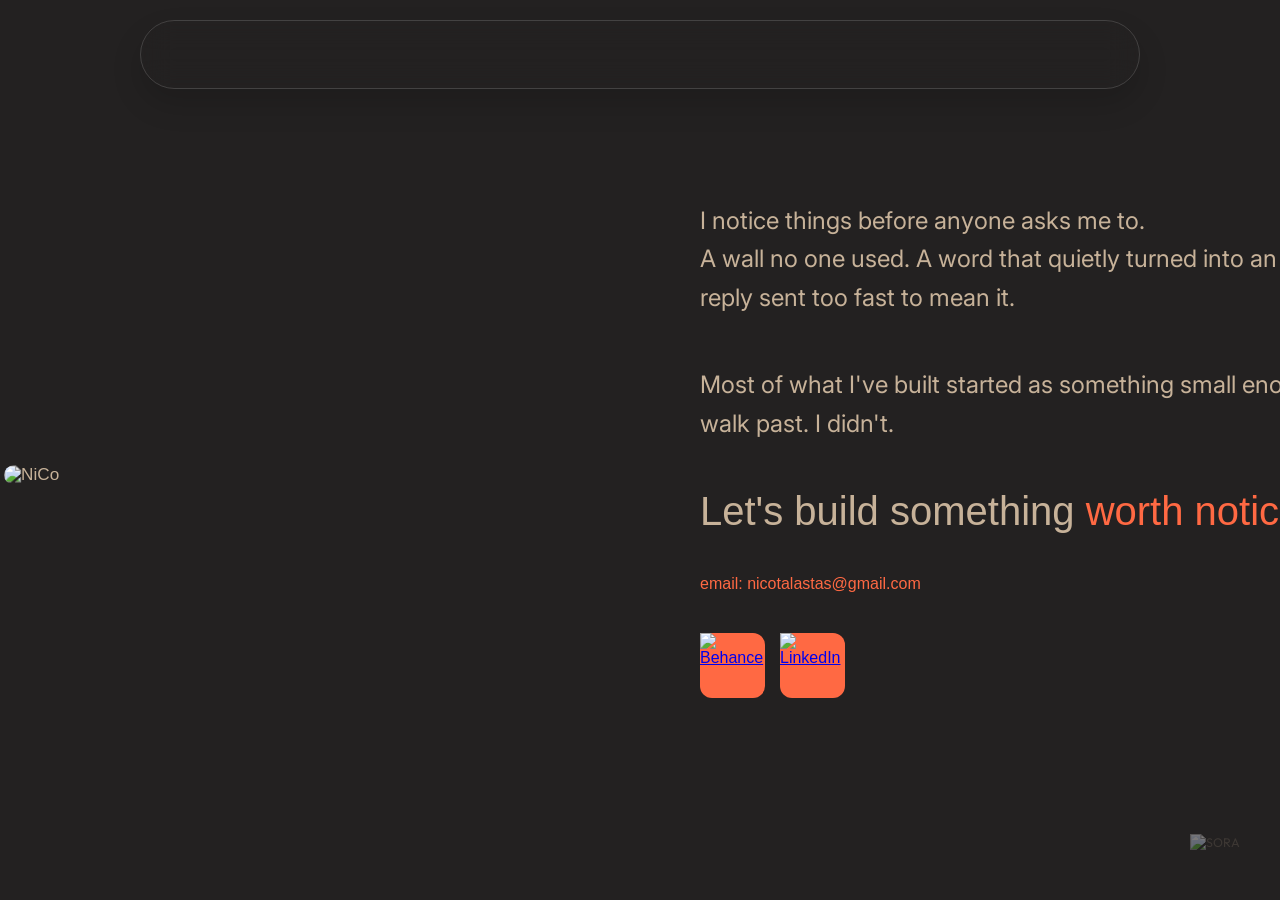
==== contact.html @ 39216c5b "Add files via upload system" ====
<!DOCTYPE html>
<html lang="en">
<head>
    <meta charset="UTF-8">
    <meta name="viewport" content="width=device-width, initial-scale=1.0">
    <title>NiCo - Contact</title>
    
    <!-- Preconnect to Google Fonts -->
    <link rel="preconnect" href="https://fonts.googleapis.com">
    <link rel="preconnect" href="https://fonts.gstatic.com" crossorigin>
    
    <!-- Google Fonts: Inter and Outfit -->
    <link href="https://fonts.googleapis.com/css2?family=Inter:wght@300;400;500&family=Outfit:wght@300;400;600&display=swap" rel="stylesheet">
    
    <link rel="stylesheet" href="style.css?v=42">
</head>
<body id="top" class="contact-page-body">

    <!-- NAVIGATION BAR -->
    <nav class="navbar">
        <div class="nav-content dark-glass">
            <a href="index.html" class="nav-logo-link" aria-label="Homepage"></a>
            <div class="nav-links">
                <a href="works.html" class="nav-btn works-btn"></a>
                <a href="contact.html" class="nav-btn contact-btn active"></a>
            </div>
        </div>
    </nav>

    <!-- MAIN CONTACT CONTENT (Exactly matching Landing Page architecture) -->
    <main class="hero contact-hero">
        
        <!-- Eyes Background System -->
        <div class="eyes-wrapper">
            <div class="eyes-container">
                <!-- Background with transparent holes sits BEHIND the irises -->
                <div class="contact-eyes-overlay"></div>
                <!-- Irises sit ON TOP of the white eye shapes -->
                <div id="contact-irises" class="irises"></div>
            </div>
        </div>

        <div class="contact-wrapper">
            <div class="contact-container">
                <div class="contact-left">
                    <img src="assets/03 CONTACT/3 - contact - image 1.png" alt="NiCo" class="contact-photo">
                </div>
                
                <div class="contact-right">
                    <p class="body-text">
                        I notice things before anyone asks me to.<br>
                        A wall no one used. A word that quietly turned into an insult. A<br>
                        reply sent too fast to mean it.
                    </p>
                    <p class="body-text push-down">
                        Most of what I've built started as something small enough to<br>
                        walk past. I didn't.
                    </p>
                    
                    <h3 class="highlight-headline contact-highlight">
                        Let's build something <span class="highlight">worth noticing.</span>
                    </h3>
                    
                    <p class="contact-email">
                        email: nicotalastas@gmail.com
                    </p>
                    
                    <div class="contact-socials">
                        <a href="https://www.behance.net/nicotalastas" target="_blank" rel="noopener noreferrer" aria-label="Behance" class="social-btn">
                            <img src="assets/03 CONTACT/bxl-behance.png" alt="Behance">
                        </a>
                        <a href="https://www.linkedin.com/in/nicotalastas/" target="_blank" rel="noopener noreferrer" aria-label="LinkedIn" class="social-btn">
                            <img src="assets/03 CONTACT/bxl-linkedin.png" alt="LinkedIn">
                        </a>
                    </div>
                </div>
            </div>
        </div>
    </main>

    <!-- SORA MARK (Bottom Right) -->
    <div class="sora-mark">
        <img src="assets/03 CONTACT/SORA MARK.png" alt="SORA">
    </div>

    <!-- SCRIPT (Handles the tracking irises) -->
    <script src="script.js"></script>
</body>
</html>
---- style.css ----
/* ============================================================
   FONTS
   ============================================================ */
@font-face {
    font-family: 'Figtree';
    src: url('assets/FONTS/static/Figtree-Regular.ttf') format('truetype');
    font-weight: 400;
    font-style: normal;
}
@font-face {
    font-family: 'Figtree';
    src: url('assets/FONTS/static/Figtree-Italic.ttf') format('truetype');
    font-weight: 400;
    font-style: italic;
}

/* ============================================================
   RESET & BASE
   ============================================================ */
:root {
    --text-primary: #C7B299; /* Requested beige color */
    --brand-orange: #FF5A36;
    --bg-dark: #232121;
}

html {
    scroll-behavior: smooth;
}

* { margin: 0; padding: 0; box-sizing: border-box; }

html, body {
    font-family: 'Figtree', sans-serif;
    color: var(--text-primary);
    /* Lock to exactly one screen initially, but allow vertical scroll
       now that we have sections below the landing page. */
    width: 100%;
    overflow-x: hidden;
    background: var(--bg-dark);
}

/* ============================================================
   HERO — fixed full-viewport stage
   ============================================================ */
.hero {
    position: relative;
    height: 100vh;
    overflow: hidden;
    display: flex;
    align-items: center;
    justify-content: center;
    background: var(--bg-dark); /* fills any bars outside the image */
}

/* ============================================================
   BACKGROUND — cover the full viewport, edge to edge, no bars.
   Image is 1728×1117 (ratio 1.547). On 16:9 monitors the image
   fills by width, cropping a little top/bottom — same as every
   CSS background-size:cover website. No bars, no scroll.
   ============================================================ */
.eyes-wrapper {
    position: absolute;
    inset: 0;
    overflow: hidden;
    background: var(--bg-dark);
    z-index: 0;
    pointer-events: none;
}

.eyes-container {
    position: absolute;
    left: 50%;
    top: 50%;
    transform: translate(-50%, -50%);
    /* Mimic background-size: cover while maintaining a strict 16:9 aspect ratio 
       so the absolutely positioned pupils never drift from the background holes! */
    width: 100vw;
    height: 56.25vw;
    min-height: 100vh;
    min-width: 177.77vh;
}

.eyes-overlay {
    position: absolute;
    inset: 0;
    background-image: url('assets/01 HOMEPAGE/HERO/1 - BG/EYES - BG.png');
    background-size: 100% 100%;
    z-index: 1;
}

.irises {
    position: absolute;
    inset: 0;
    z-index: 2;
}

.eyes-mask {
    position: absolute;
    inset: 0;
    background-image: url('assets/01 HOMEPAGE/HERO/1 - BG/EYES - HOLLOW.png');
    background-size: 100% 100%;
    z-index: 3;
}

.iris {
    position: absolute;
    /* Force a perfect circle — aspect-ratio ensures height = width in pixels
       regardless of the container's 16:9 shape. */
    aspect-ratio: 1 / 1;
    background-size: cover;
    background-position: center;
    background-repeat: no-repeat;
    transform-origin: center center;
    will-change: transform;
}

/* ============================================================
   HERO CONTENT — centered on screen, above background
   ============================================================ */
.hero-content {
    position: absolute;
    /* Shift cluster down to match Figma reference — logo near upper area,
       button near lower area, same visual weight as the design. */
    top: 53%; /* Pulled entire block up to match text and button height */
    left: 50%;
    transform: translate(-50%, -50%);
    z-index: 10;
    width: 100%;
    display: flex;
    flex-direction: column;
    align-items: center;
    justify-content: center;
    text-align: center;
    pointer-events: auto;
}

/* Logo: sized by viewport height so it's consistent on all screens */
.hero-logo {
    /* Negative margin pulls tagline up close under the orange letters.
       Logo PNG has ~7.5% transparent bottom, so -12vh accounts for that
       and adds tight visual proximity like the Figma reference. */
    margin-bottom: -10vh; /* Just a tiny nudge from the original -12vh */
    transform: translateY(4vh); /* Pushed logo down individually, removed horizontal nudge */
}

.hero-logo img {
    height: 55vh;
    width: auto;
    max-width: 85vw;
    display: block;
    filter: drop-shadow(0px 15px 25px rgba(0, 0, 0, 0.85));
}

.hero-text {
    margin-bottom: 25px; /* Nudged the button upward to sit closer to the text */
}

.headline {
    font-size: clamp(16px, 2.5vw, 24px); /* Fluid scaling down to mobile */
    color: #C7B299;
    line-height: 1.65;
    font-weight: 400;
    margin-bottom: 12px;
}

.sub-headline {
    font-size: clamp(12px, 1.3vw, 16px);
    color: var(--brand-orange);
    letter-spacing: 0.5px;
}

/* CTA Button */
.cta-button {
    display: block;
    width: clamp(200px, 20vw, 280px); /* Made the Look Again button larger */
    height: clamp(54px, 5.5vw, 75px);
    background-image: url('assets/01 HOMEPAGE/HERO/2 - BTTN/Property 1=bttn - look again - null.png');
    background-size: contain;
    background-position: center;
    background-repeat: no-repeat;
    transition: transform 0.4s cubic-bezier(0.175, 0.885, 0.32, 1.275);
}

.cta-button:hover  { transform: scale(1.1); }
.cta-button:active {
    background-image: url('assets/01 HOMEPAGE/HERO/2 - BTTN/Property 1=bttn - look again - click.png');
    transform: scale(0.95);
}

/* ============================================================
   WORKS SECTIONS
   ============================================================ */
.individual-works {
    background-color: #FFF7F5;
    padding: 100px 8% 35px 15%; /* Increased left padding even further for a thicker margin */
    min-height: 100vh;
    position: relative;
    z-index: 21; /* Elevated z-index so the drop shadow bleeds over the next section */
}

.collaborative-works {
    background-color: #FFF7F5;
    padding: 30px 8% 100px 15%; /* Increased left padding even further for a thicker margin */
    min-height: 100vh;
    position: relative;
    z-index: 20;
}

.works-container {
    max-width: 1400px;
    margin: 0 auto;
    display: flex;
    flex-direction: column;
    gap: 20px; /* Reduced to match the horizontal gap exactly */
}

.works-row {
    display: flex;
    transition: transform 0.4s cubic-bezier(0.25, 0.8, 0.25, 1);
}

.top-row {
    gap: 20px;
    /* align-items defaults to stretch so the text box matches Image 1's height */
}

.reverse-row {
    flex-direction: row-reverse;
}

.bottom-row {
    gap: 20px;
}

/* Text Column */
.works-text {
    flex: 437; /* Exactly matches the 437px width in the reference */
    display: flex;
    flex-direction: column;
    justify-content: center; /* Vertically centers the text within the row */
    align-items: flex-start; /* Flush left alignment matching the desktop design */
    transition: transform 0.4s cubic-bezier(0.25, 0.8, 0.25, 1); /* Ensure smooth nudging */
}

.text-right {
    align-items: flex-end; /* Restored right alignment for desktop */
    text-align: right;
}

.img-1 {
    flex: 1035; /* Exact intrinsic width */
}

.img-2, .img-3 {
    flex: 736; /* Exact intrinsic width */
}

.works-headline {
    font-size: clamp(28px, 4vw, 40px); /* Fluid typography */
    font-weight: 600; /* semi-bold */
    line-height: 1.12; /* 112% */
    color: #232121;
    margin-bottom: 40px;
}

.works-headline .highlight {
    color: #FF6943;
}

.works-subheadline {
    font-size: clamp(16px, 2.5vw, 24px); /* Fluid typography */
    font-weight: 400; /* regular */
    line-height: 1.7; /* 170% */
    color: #232121;
}

/* Gallery Grid Items */
.work-item {
    display: block;
    width: 100%;
    text-decoration: none;
    transition: transform 0.4s cubic-bezier(0.25, 0.8, 0.25, 1);
}

.creative-img {
    width: 100%;
    height: auto;
    border-radius: 12px;
}

.multiple-images {
    display: flex;
    flex-direction: column;
    gap: 24px;
}

.work-item img {
    width: 100%;
    height: auto;
    display: block;
    filter: drop-shadow(0px 15px 30px rgba(0, 0, 0, 0.15)); /* Added elegant drop shadow */
    /* Use scale for the visual 'zoom' effect */
    transition: transform 0.4s cubic-bezier(0.25, 0.8, 0.25, 1), filter 0.4s ease;
    transform-origin: center center;
}

/* 
  Hover Effect: 
  The image scales up slightly for a smooth 'pop' effect.
  The adjacent elements are physically nudged using :has() to prevent overlap.
*/
.work-item:hover img {
    transform: scale(1.03);
    filter: drop-shadow(0px 25px 40px rgba(0, 0, 0, 0.25)); /* Shadow deepens on hover */
}

/* --- DESKTOP NUDGE EFFECTS (Horizontal & Vertical) --- */
@media (min-width: 1025px) {
    /* Nudge Effects for Individual Works (Image 1 is Top Right) */
    .individual-works .works-container:has(.img-1:hover) .bottom-row {
        transform: translateY(15px);
    }
    .individual-works .works-container:has(.img-2:hover) .img-3 {
        transform: translateX(15px);
    }
    .individual-works .works-container:has(.img-3:hover) .img-1 {
        transform: translateY(-15px);
    }
    .individual-works .works-container:has(.img-3:hover) .img-2 {
        transform: translateX(-15px);
    }

    /* Nudge Effects for Collaborative Works (Image 1 is Top Left) */
    .collaborative-works .works-container:has(.img-1:hover) .bottom-row {
        transform: translateY(15px);
    }
    .collaborative-works .works-container:has(.img-2:hover) .img-3 {
        transform: translateX(15px);
    }
    .collaborative-works .works-container:has(.img-2:hover) .img-1 {
        transform: translateY(-15px);
    }
    .collaborative-works .works-container:has(.img-3:hover) .img-2 {
        transform: translateX(-15px);
    }
}

/* ============================================================
   NAVIGATION — fixed pill navbar
   ============================================================ */
.navbar {
    position: fixed;
    top: 20px;
    left: 0;
    width: 100%;
    z-index: 1000;
    display: flex;
    justify-content: center;
    padding: 0 40px;
}

.nav-content {
    position: relative;
    width: 100%;
    max-width: 1000px;
    aspect-ratio: 1608 / 111;
    border-radius: 60px;
    background-color: transparent;
    backdrop-filter: blur(15px); /* Global glass blur effect, always active */
    -webkit-backdrop-filter: blur(15px);
    box-shadow: 0px 15px 30px rgba(0, 0, 0, 0.15);
    border: 1px solid rgba(255, 255, 255, 0.15);
    transition: background-color 0.4s ease, border-color 0.4s ease;
    z-index: 100;
}

.nav-content::before {
    content: "";
    position: absolute;
    top: 0; left: 0; width: 100%; height: 100%;
    background-image: url('assets/04 - NAVIGATION/Navigation bar - bg.png');
    background-size: 100% 100%;
    background-repeat: no-repeat;
    background-position: center;
    border-radius: inherit;
    transition: opacity 0.4s ease;
    z-index: 0;
}

.nav-content.dark-glass {
    background-color: rgba(35, 33, 33, 0.7); /* Dark enough for contrast, transparent enough for glass */
    border-color: rgba(255, 255, 255, 0.05); /* Very faint glass edge */
    backdrop-filter: blur(15px); /* Actual glass blur effect */
    -webkit-backdrop-filter: blur(15px);
    box-shadow: 0 8px 32px 0 rgba(0, 0, 0, 0.2);
}

.nav-content.dark-glass::before {
    opacity: 0; /* Smoothly fades out the whitish image background */
}

.nav-logo-link {
    position: absolute;
    left: 4.22885%;
    top: 26.126%;
    transform: none;
    width: 4.60199%;
    height: 52.2522%;
    display: block;
    background-image: url('assets/04 - NAVIGATION/bttn - homepage.png');
    background-size: 100% 100%;
    background-repeat: no-repeat;
    background-position: center;
    transition: transform 0.2s ease;
    transform-origin: center center;
    z-index: 1; /* Ensures it sits above the ::before pseudo-element */
}
.nav-logo-link:hover { transform: scale(1.05); }

.nav-links {
    position: absolute;
    right: 4.5%;
    top: 50%;
    transform: translateY(-50%);
    display: flex;
    gap: 1vw; /* Space between buttons */
    height: 38%;
    z-index: 1; /* Ensures links sit above the ::before pseudo-element */
}

.nav-btn {
    display: inline-block;
    height: clamp(18px, 2.55vw, 30px);
    background-size: contain;
    background-position: center;
    background-repeat: no-repeat;
    transition: transform 0.2s ease;
}

.works-btn {
    width: calc(clamp(18px, 2.55vw, 30px) * 3.366);
    background-image: url('assets/04 - NAVIGATION/bttn - works - null.png');
}
.works-btn:hover  { transform: scale(1.05); }
.works-btn:active, .works-btn.active { background-image: url('assets/04 - NAVIGATION/bttn - works - click.png'); }

.contact-btn {
    width: calc(clamp(18px, 2.55vw, 30px) * 4.293);
    background-image: url('assets/04 - NAVIGATION/bttn - contact - null.png');
}
.contact-btn:hover  { transform: scale(1.05); }
.contact-btn:active, .contact-btn.active { background-image: url('assets/04 - NAVIGATION/bttn - contact - click.png'); }

/* ============================================================
   FOOTER
   ============================================================ */
.footer {
    background-color: #232121;
    position: relative;
    display: flex;
    justify-content: center;
    align-items: center;
    padding: 60px 40px; /* Reduced vertical padding for a sensible leeway */
    z-index: 10;
}

.footer-content {
    display: flex;
    align-items: center;
    gap: 20px; /* Logo almost touching text */
    justify-content: center;
}

.footer-logo img {
    width: clamp(180px, 25vw, 330px); /* Made the logo significantly bigger but scales fluidly */
    height: auto;
    transition: transform 0.4s ease;
}
.footer-logo:hover img {
    transform: scale(1.05);
}

.footer-text-block {
    display: flex;
    flex-direction: column;
    align-items: flex-start;
    gap: 30px; /* Increased gap so the button is lower from the text */
    width: 100%;
    max-width: 717px; /* Responsive: allows the block to shrink on smaller screens */
    transform: translateY(-5px); /* Lowered back down slightly */
}

.footer-text {
    font-size: clamp(20px, 3vw, 30px); /* Shrunk down from 40px, now fluidly scales */
    font-weight: 400;
    line-height: 1.5;
    color: #C7B299; /* Muted tan color, except for highlight */
}

.footer-text .highlight {
    color: #FF6943;
    font-weight: 600;
}

.footer-btn {
    display: inline-block;
    width: 221px; /* Scaled up by 30% (from 170px) */
    height: 52px; /* Scaled up by 30% (from 40px) */
    background-image: url('assets/05 - FOOTER/bttn - tell me what - null.png');
    background-size: contain;
    background-repeat: no-repeat;
    background-position: left center;
    transition: transform 0.2s ease, background-image 0.2s ease;
}

.footer-btn:hover {
    background-image: url('assets/05 - FOOTER/bttn - tell me what - hover.png');
    transform: scale(1.05);
}

.footer-btn:active {
    background-image: url('assets/05 - FOOTER/bttn - tell me what - click.png');
    transform: scale(0.95);
}

.footer-credits {
    position: absolute;
    bottom: 30px;
    right: 40px;
    display: flex;
    align-items: center;
    gap: 10px;
    font-size: 14px;
    color: rgba(255, 255, 255, 0.3);
}

.sora-logo {
    height: 48px; /* Doubled in size to be a prominent standalone mark */
    opacity: 0.8; /* Increased visibility */
}

/* ============================================================
   RESPONSIVE
   ============================================================ */
@media (max-width: 1024px) {
    .navbar { padding: 0 20px; }

    .hero-logo img {
        height: 35vh;
        max-width: 85vw;
    }
    .hero-logo { 
        margin-bottom: 20px; /* Give it breathing room instead of pulling text up */
        transform: translateY(0); /* Reset the downward offset */
    }
    .headline  { font-size: 15px; }

    /* Hide manual line breaks on mobile so text flows naturally as a single continuous block */
    .headline br, .works-headline br, .works-subheadline br {
        display: none;
    }

    /* Works Section Mobile Stacking */
    .works-row {
        flex-direction: column !important;
        gap: 20px;
    }
    .works-text, .works-text.text-right {
        align-items: flex-start; /* Force left alignment on mobile */
        text-align: left;
        margin-bottom: 20px;
    }

    /* --- MOBILE NUDGE EFFECTS (Strictly Vertical) --- */
    /* When img-1 hovers, push everything below it DOWN and text above it UP */
    .works-container:has(.img-1:hover) .img-2,
    .works-container:has(.img-1:hover) .img-3 {
        transform: translateY(15px);
    }
    .works-container:has(.img-1:hover) .works-text {
        transform: translateY(-15px);
    }

    /* When img-2 hovers, push img-3 DOWN and img-1/text UP */
    .works-container:has(.img-2:hover) .img-3 {
        transform: translateY(15px);
    }
    .works-container:has(.img-2:hover) .img-1,
    .works-container:has(.img-2:hover) .works-text {
        transform: translateY(-15px);
    }

    /* When img-3 hovers, push everything above it UP */
    .works-container:has(.img-3:hover) .img-2,
    .works-container:has(.img-3:hover) .img-1,
    .works-container:has(.img-3:hover) .works-text {
        transform: translateY(-15px);
    }

    /* Footer Mobile Stacking */
    .footer {
        flex-direction: column;
    }
    .footer-content {
        flex-direction: column;
        text-align: center;
        gap: 30px;
    }
    .footer-text-block {
        align-items: center;
        transform: translateY(0);
    }
    .footer-text {
        text-align: center;
    }
    /* Force the credits to drop below the button naturally on mobile */
    .footer-credits {
        position: static;
        margin-top: 20px;
        justify-content: center;
    }
    }
}

html:has(body.works-page-body) {
    background-color: #FFF7F5 !important; /* Matches index.html Section 2 & 3 */
}
body.works-page-body {
    background-color: #FFF7F5 !important; /* Matches index.html Section 2 & 3 */
}

.works-accordion-container {
    max-width: 95%; /* Reverted to 95% since margin requests were specifically for the text */
    margin: 0 auto;
    padding: 110px 0 100px; /* Removed side padding since max-width naturally handles the edge gap */
    display: flex;
    flex-direction: column;
    gap: 95px; /* Added 75px more spacing between all sections */
}

/* ── UTILITY CLASSES ── */
.mobile-only {
    display: none !important;
}
.desktop-only {
    display: block !important;
}

/* ── Card base ── */
.works-accordion-item {
    border-radius: 20px;
    overflow: hidden;
    transition: background-color 0.4s ease;
}
.works-accordion-item.is-open {
    overflow: hidden; /* Restored so the background image is perfectly cropped at the edge of the colored container! */
}

.beige-bg     { background-color: #EFE7DF; color: #232121; }
.dark-bg      { background-color: #2A2A2A; color: #F4EFEB; }
.dark-blue-bg { background-color: #1E2135; color: #F4EFEB; }
.text-light   { color: #F4EFEB !important; }
.text-c7b299  { color: #C7B299 !important; }
.text-232121  { color: #232121 !important; }

.accordion-inner {
    display: flex;
    flex-direction: column;
}

/* ── CLOSED STATE ── */
.accordion-header {
    display: flex;
    align-items: stretch;
    height: 390px; /* Fixed height matching 'How to Fumble' */
    position: relative;
    z-index: 1; /* Lower z-index so waving poster can sit behind the open content's flat poster */
    cursor: pointer;
}

.header-text-content {
    flex: 1;
    position: relative;
    z-index: 3; /* Keep text on top of everything */
    padding: 51px 44px 36px 80px; /* Top padding increased by 15px, Left padding increased to 80px to push content right per user request */
    display: flex;
    flex-direction: column;
    justify-content: flex-start; /* Push text higher to leave space at the bottom for the read-more button */
}

/* Allow all desktop text columns to expand fully without wrapping and hiding the Read More button! */
@media (min-width: 992px) {
    .header-text-content {
        flex: 2.2; 
    }
}

.accordion-title {
    font-size: clamp(28px, 4vw, 40px); /* Matches 'Here's where the noticing led' */
    font-weight: 600;
    line-height: 1.12;
    margin-bottom: 24px; /* Increased spacing */
    color: #F8F5F2; /* Kept default color */
}

.body-text {
    font-family: 'Inter', sans-serif;
    font-size: 16px;
    font-weight: 300;
    line-height: 1.6;
    margin-bottom: 25px;
    color: #C7B299; /* Requested beige color */
}

.push-down {
    margin-top: 25px;
}

.accordion-subtitle {
    color: #FF6943;
    font-size: clamp(12px, 1.3vw, 16px); /* Matches 'Visual Comm | Multimedia Designer' */
    font-weight: 400;
    line-height: 1.7;
    margin-bottom: 32px; /* Increased spacing significantly */
    letter-spacing: 0.5px;
}

.accordion-preview-desc {
    font-size: clamp(16px, 2.5vw, 24px); /* Matches 'Three problems I sat with...' */
    font-weight: 400;
    line-height: 1.55;
    margin-bottom: 48px; /* Massive gap above the read more button */
    max-width: 100%; /* Give it full width so manual <br> tags control the breaks */
}

/* ── Read More button ── */
.read-more-btn {
    z-index: 4;
    width: 240px; /* Scaled up to match the wide Figma button */
    height: 57px; /* Scaled up */
    min-width: 240px; /* Guarantee it doesn't shrink! */
    min-height: 57px;
    flex-shrink: 0;
    background-image: url('assets/02\ WORKS/bttn\ -\ Read\ more\ -\ null.png');
    background-size: contain;
    background-repeat: no-repeat;
    background-position: left center;
    border: none;
    background-color: transparent;
    cursor: pointer;
    transition: transform 0.2s ease, background-image 0.2s ease;
}
.read-more-btn:hover {
    background-image: url('assets/02\ WORKS/bttn\ -\ Read\ more\ -\ hover.png');
    transform: scale(1.05);
}
.read-more-btn:active {
    background-image: url('assets/02\ WORKS/bttn\ -\ Read\ more\ -\ click.png');
    transform: scale(0.95);
}

/* ── Waving poster (bg image) column ── */
.header-image-preview {
    flex: 1.2;
    position: relative;
    overflow: visible; /* Let the image hang beyond the card */
    z-index: 2; /* Put waving poster on top of flat poster */
}

.preview-bg-image {
    position: absolute;
    top: 5%; /* Drop it down so the red pin actually hits the creative 1 poster */
    left: -35%;
    width: 140%; /* Modestly larger than v80 to ensure overlap */
    height: 400%;
    background-size: 100% auto;
    background-repeat: no-repeat;
    background-position: left top;
    pointer-events: none;
}

.placeholder-preview {
    background-color: rgba(0,0,0,0.1);
}

/* ── Standard background images for Sections 2-6 ── */
.standard-bg-preview {
    position: absolute;
    top: 0;
    left: -100%; /* Pull it across the text column */
    width: 200%; /* Span the entire accordion header */
    height: 100%;
    background-size: auto 100%; /* Prevents cropping from the top/bottom */
    background-position: right center;
    background-repeat: no-repeat;
    pointer-events: none;
}

/* Specific adjustment for Section 1 (How to Fumble) */
#how-to-fumble .accordion-title,
#how-to-fumble .accordion-preview-desc,
#how-to-fumble .body-text,
#how-to-fumble .highlight-headline {
    color: #232121 !important;
}

#how-to-fumble .accordion-title {
    font-weight: 600;
    line-height: 1.12;
}

#how-to-fumble .accordion-subtitle {
    color: #FF6943 !important;
    font-weight: 400;
    line-height: 1.7;
}

#how-to-fumble .accordion-preview-desc,
#how-to-fumble .body-text {
    font-weight: 400;
    line-height: 1.12;
}

#how-to-fumble .highlight-headline {
    font-weight: 600;
    line-height: 1.12;
}

#how-to-fumble .highlight {
    color: #FF6943 !important;
}

/* Specific adjustment for Section 4 (BaHanda) Typography */
#bahanda .accordion-title,
#bahanda .accordion-preview-desc,
#bahanda .body-text,
#bahanda .highlight-headline {
    color: #232121 !important;
}

#bahanda .accordion-title {
    font-weight: 600;
    line-height: 1.12;
}

#bahanda .accordion-subtitle {
    color: #FF6943 !important;
    font-weight: 400;
    line-height: 1.7;
}

#bahanda .accordion-preview-desc,
#bahanda .body-text {
    font-weight: 400;
    line-height: 1.12;
}

#bahanda .highlight-headline {
    font-weight: 600;
    line-height: 1.12;
}

#bahanda .highlight {
    color: #FF6943 !important;
}
#how-to-fumble .accordion-header {
    height: 415px; /* Increased by another 15px (total 25px increase from the global 390px height) */
}
#how-to-fumble .accordion-preview-desc {
    margin-bottom: 38px !important; /* Moved the 'Read more' button UP by 5px (from 43px to 38px) */
}
@media (min-width: 992px) {
    #how-to-fumble .preview-bg-image {
        width: 210% !important; /* Scaled down by 15% (from 225% to 210%) */
        left: calc(-35% - 435px) !important; /* Moved right by another 45px (total -435px from standard) */
        top: calc(5% - 60px) !important; /* Moved down by 30px (total -60px from standard) */
    }
}
/* Allow the image to bleed out if it needs to */
#how-to-fumble.works-accordion-item.is-open {
    overflow: visible !important;
}

/* Specific adjustment for Section 2 (Siksikan) */
#siksikan .accordion-header {
    height: 435px; /* Increased by 30px from 405px per user request */
}
#siksikan .accordion-preview-desc {
    margin-bottom: 43px !important; /* Move the 'Read more' button UP by 5px (from 48px to 43px) */
}
#siksikan .standard-bg-preview {
    background-size: auto 100%; /* Image exactly fills its container */
    background-position: right top;
    background-repeat: no-repeat;
    height: 240%; /* Make the div exactly 240% of the header height (+20% size as requested) */
    position: relative;
    top: -364px; /* Shift the div UP by exactly half the extra height to perfectly simulate 'center' alignment! (1248px - 520px) / 2 = 364px */
    pointer-events: none;
}

/* Specific adjustment for Section 4 (Bahanda) */
#bahanda .accordion-header {
    height: 345px; /* Reduced by 25px from 370px per user request */
}
#bahanda .accordion-preview-desc {
    margin-bottom: 41px !important; /* Pushed the button down by exactly 25px (from 16px to 41px) */
}
#bahanda .standard-bg-preview {
    background-size: auto 100%;
    background-position: right calc(50% - 15px); /* Moved down by 10px from -25px */
    height: 169%; /* 370px * 1.69 = 625px. Keeps the image the exact same physical size as 160% on 390px! */
}


/* Force the image container to span the entire accordion width, so the massive image isn't clipped by the flex column boundary! */
#bahanda .header-image-preview {
    position: absolute;
    left: 0;
    top: 0;
    width: 100%;
    height: 100%;
    z-index: 1; /* Sits behind the text (z-index: 3) */
    pointer-events: none; /* Prevents the massive image container from stealing clicks from the Read More button! */
}

/* Let the massive background image burst out of the container bounds when opened, instead of being chopped off by the box edge! */
#bahanda.works-accordion-item.is-open {
    overflow: visible !important;
}

/* Specific adjustment for Section 5 (Nestly) */
#nestly .standard-bg-preview {
    background-size: 80% auto; /* Scaled down 10% more per user request */
    background-position: right top; /* Pinned to top right */
    background-repeat: no-repeat;
    height: 300%; /* The missing key! Makes the div massively tall so the image can hang down invisibly, revealing itself smoothly when opened! */
}


/* Specific adjustment for Section 6 (Customer ID) */
#customer-id {
    background-color: #232121 !important;
}
#customer-id .accordion-header {
    height: 410px; /* Increased by 20px from the global 390px per user request */
}
#customer-id .accordion-preview-desc {
    margin-bottom: 33px !important; /* Move 'Read more' button DOWN by 20px (from 13px to 33px) */
}
#customer-id .standard-bg-preview {
    background-size: auto 100%; 
    background-position: right top;
    background-repeat: no-repeat;
    height: 126%; /* Scaled back down by another 10% (from 136% to 126%) per user request */
    position: relative;
    pointer-events: none;
    z-index: 1; 
}
#customer-id .customer-image-grid img {
    filter: drop-shadow(0 12px 30px rgba(0,0,0,0.2));
}

/* Specific adjustment for Section 3 (Magic) */
#magic .accordion-header {
    height: 460px; /* Increased by 15px from 445px per user request */
}

#magic {
    background-color: #232121 !important;
}

#magic .accordion-preview-desc {
    margin-bottom: 37px !important; /* Pushed the button down by exactly 25px (from 12px to 37px) */
}

#magic .header-text-content {
    padding-bottom: 12px !important; /* Reduce bottom padding to give the button even more room! */
}

#magic .standard-bg-preview {
    background-size: auto 100%; /* Image fills container */
    background-position: calc(100% + 15px) top; /* Shifted slightly to the RIGHT to hide the baked-in image gap on the right edge */
    background-repeat: no-repeat;
    height: 216%; /* 460px * 2.16 = 993px. Keeps the image the exact same physical size! */
    position: relative;
    top: 25px; /* Moved DOWN by another 50px (was -25px, now +25px)! */
    pointer-events: none;
    z-index: 1; /* Ensure it stays behind the text */
}

/* Force the image container to span the entire accordion width, so the massive image isn't clipped by the flex column boundary! */
#magic .header-image-preview {
    position: absolute;
    left: 0;
    top: 0;
    width: 100%;
    height: 100%;
    z-index: 1; /* Sits behind the text (z-index: 3) */
}

/* ── OPEN STATE ── */
.accordion-content {
    display: grid;
    grid-template-rows: 0fr;
    transition: grid-template-rows 0.6s cubic-bezier(0.25, 1, 0.5, 1);
    /* z-index 2 so accordion content sits ABOVE the header (letting creative 1 sit on top of the waving poster) */
    position: relative;
    z-index: 2;
}
.works-accordion-item.is-open .accordion-content {
    grid-template-rows: 1fr;
}

.accordion-content-inner {
    min-height: 0;
    overflow: hidden;
    display: flex;
    flex-direction: column;
    padding: 0 44px 0 80px; /* Thicker left margin */
    filter: blur(10px);
    opacity: 0;
    transition: padding 0.6s cubic-bezier(0.25, 1, 0.5, 1), filter 0.3s ease, opacity 0.3s ease;
}
.works-accordion-item.is-open .accordion-content-inner {
    padding: 24px 44px 51px 80px; /* Thicker left margin, bottom padding increased by 15px */
    filter: blur(0px);
    opacity: 1;
    overflow: visible; /* Allow images to overlap the header when fully opened */
    transition: padding 0.6s cubic-bezier(0.25, 1, 0.5, 1), filter 0.6s cubic-bezier(0.25, 1, 0.5, 1), opacity 0.6s cubic-bezier(0.25, 1, 0.5, 1);
}

/* Two-column area: flat poster (left) + body text (right) */
.split-content {
    display: flex;
    gap: 32px;
    width: 100%;
    align-items: stretch; /* Both columns same height so creative-img bottom aligns with text bottom */
}

.left-col {
    flex: 0 0 55%;
    position: relative;
    z-index: 1; /* Put flat poster behind the waving poster */
    display: flex;
    flex-direction: column;
}

.right-col {
    flex: 1;
    display: flex;
    flex-direction: column;
    align-items: flex-end;
    justify-content: flex-end; /* Align to bottom so we can precisely control the offset */
    text-align: right;
    padding-top: 0;
    padding-right: 15px; /* Shoved left by 15px per user request */
}

/* Let the text fill the column, and use a small positive margin to lift the last line above the drop shadow */
.right-col p.body-text {
    width: 100%;
    margin: 0; /* Remove default margins so we can control them precisely */
    white-space: nowrap; /* Force exactly the <br> line breaks! */
}

.right-col p.body-text:last-of-type {
    margin-bottom: 250px; /* Applies the massive push ONLY to the bottom of the entire text block */
}

.how-to-fumble-p1 {
    transform: translateY(-130px); /* Moved up by another 65px (total -130px) */
}
.how-to-fumble-p2 {
    transform: translateY(-45px); /* Left as is */
}
.how-to-fumble-p3 {
    transform: translateY(35px); /* Moved DOWN by 35px */
}

.creative-img {
    width: 115%; /* Scaled down by 5% (from 120% to 115%) per user request */
    flex: 1;              /* Grow to fill the left-col height */
    min-height: 0;
    object-fit: contain;  /* Maintain aspect ratio, no cropping */
    object-position: top left; /* Anchor top-left so bottom aligns with right column */
    display: block;
    filter: drop-shadow(0 12px 30px rgba(0,0,0,0.2));
    transform: none; /* Reset transform to align with the native 40px offset */
}

.body-text {
    font-size: clamp(16px, 2.5vw, 24px); /* Matches 'Three problems I sat with...' */
    font-weight: 400;
    line-height: 1.55;
    margin-bottom: 20px;
    max-width: 100%; /* Removed hard constraint so explicit <br> tags control the layout entirely */
}

.full-width-content {
    width: 100%;
    margin-top: 15px; /* Decreased by another 35px to move the text and button UP per user request */
    display: flex;
    align-items: flex-end;       /* align headline and close btn to the same bottom baseline */
    justify-content: space-between;
    gap: 20px;
}

.highlight-headline {
    font-size: clamp(28px, 4vw, 40px); /* Matched to 'How to fumble' */
    font-weight: 600;
    line-height: 1.2;
    text-align: left;
    transform: none; /* Reset transform to perfectly match the 40px native offset */
    padding-left: 15px; /* Shoved right by 15px per user request */
}

.highlight-headline .highlight,
.body-text .highlight {
    color: #FF6943;
}

.close-indicator-wrapper {
    width: 100%;
    display: flex;
    justify-content: flex-end;
    margin-top: 30px;
    padding-right: 15px; /* Shoved left by 15px per user request */
}

.close-section-btn {
    background: none;
    border: none;
    cursor: pointer;
    transition: transform 0.3s ease;
    padding: 0;
    flex-shrink: 0; /* Don't let the button get squished */
}
.close-section-btn img {
    width: 92px;  /* Scaled up by 15% across all sections */
    height: auto;
    display: block;
}
.close-section-btn:hover {
    transform: translateY(-4px);
}

/* --- MEDIA QUERIES --- */
@media (max-width: 991px) {
    .desktop-only {
        display: none !important;
    }
    
    .mobile-only {
        display: block !important;
    }

    .accordion-header {
        height: 520px; /* Matched to 'How to Fumble' mobile height */
    }

    .header-text-content {
        justify-content: center; /* Preserve centered alignment on mobile */
    }

    .read-more-btn {
        position: absolute;
        bottom: 24px;
        left: 20px; /* Match mobile padding */
    }

    #siksikan .standard-bg-preview {
        background-size: auto 100%; /* Reset sizing for mobile */
        background-position: right center;
    }

    /* Light page bg on mobile matches the reference */
    body.works-page-body {
        background-color: #FFF7F5 !important;
    }
}

/* ── MOBILE ── */
@media (max-width: 768px) {

    .mobile-only {
        display: block !important;
    }
    .desktop-only {
        display: none !important;
    }

    /* Light page bg on mobile matches the reference */
    body.works-page-body {
        background-color: #FFF7F5 !important;
    }

    .works-accordion-container {
        max-width: 95%; /* Revert to the original mobile width to insulate from desktop margin tweaks */
        padding: 90px 8px 120px; /* Increased bottom padding significantly per user request */
        gap: 12px;
    }

    /* ── Closed card header ── */
    .accordion-header {
        min-height: 340px; /* Increased to make the mobile container more square-like */
        padding-left: 24px; /* Nudge everything to the right */
    }

    .header-text-content {
        flex: 1.4;
        padding: 24px 16px 20px 16px;
    }

    .accordion-title {
        margin-bottom: 12px; /* Increased spacing */
    }

    .accordion-subtitle {
        font-size: 9.5px; /* Shrunk on mobile per user request */
        margin-bottom: 24px; /* Increased spacing significantly */
    }

    .accordion-preview-desc {
        line-height: 1.5;
        margin-bottom: 24px; /* Increased spacing */
        max-width: 100%;
    }

    .read-more-btn {
        width: 170px; /* Exact width of the 'tell me what' footer button */
        height: 40px; /* Exact height of the 'tell me what' footer button */
    }

    .header-image-preview {
        flex: 1;
        margin-left: 32px; /* Nudge preview images further to the right */
    }

    /* Mobile bg image: use a massive scale to match desktop proportions for BOTH opened and closed states. 
       This ensures the poster looks the same and is just revealed when the card expands. */
    .preview-bg-image {
        top: -35%;
        left: -115%; /* (100% - 330%) / 2 */
        width: 330%;
        height: 900%;
        background-size: 100% auto;
        background-position: left top;
    }

    /* Keep mask on container when open so the right side of the image gets cropped */
    .works-accordion-item.is-open {
        overflow: hidden;
    }

    /* ── Open state ── */
    .accordion-content-inner {
        padding: 0 16px; /* Reduced side padding to give text more width */
    }
    .works-accordion-item.is-open .accordion-content-inner {
        padding: 24px 16px 48px; /* Reduced side padding */
    }

    .split-content {
        flex-direction: column;
        gap: 16px;
    }

    .left-col {
        flex: none;
        width: 100%;
        display: flex;
        justify-content: center; /* Center the creative image */
    }

    .creative-img {
        width: 90%; /* Made bigger per user request, but keeps some breathing room */
        flex: none;
        height: auto;
        display: block;
        margin: 0 0 0 24px; /* Perfectly aligns with the start of 'How to fumble' */
        transform: none; /* Removed the nudge to align perfectly with texts */
        object-fit: unset;
        object-position: unset;
    }

    /* Right col: block display to allow auto margins to center fit-content children */
    .right-col {
        flex: none;
        width: 100%;
        display: block;
        padding-top: 0;
    }

    .mobile-centered-right-text-container {
        text-align: right; /* Restored right alignment per user request */
        width: 100%; /* Take full width */
        margin: 0; /* Removed center margins */
        transform: none; /* Removed the offset */
    }

    .body-text {
        max-width: 100%;
    }

    .mobile-centered-right-text-container .body-text {
        text-align: inherit;
        width: 100%;
        max-width: none;
    }

    /* Full-width row: flex context to put headline left and button right */
    .full-width-content {
        display: flex;
        justify-content: space-between;
        align-items: flex-end;
        width: 100%;
        margin-top: 24px;
    }

    .highlight-headline {
        line-height: 1.25;
        text-align: left; /* Flush left edge */
        width: 100%; /* Take full width */
        margin: 0 0 0 24px; /* Perfectly aligns with the start of 'How to fumble' */
        transform: none; /* Reset the desktop transform so it doesn't push off-screen */
    }

    .close-section-btn {
        position: static; /* Let it sit in the flex container naturally */
        transform: translateY(24px); /* Pushed downwards so the arrow tip aligns with the 'communication anyway' text line */
    }

    .close-section-btn img {
        width: 83px; /* Scaled up by 15% on mobile */
    }

    /* ── BaHanda & Nestly: stack the two-column rows on mobile instead of squishing them ── */
    .bahanda-row,
    .nestly-row {
        flex-direction: column !important;
        gap: 24px;
    }

    .bahanda-row.align-bottom {
        align-items: center !important;
    }

    .bahanda-col-left,
    .bahanda-col-right,
    .nestly-col-left,
    .nestly-col-right {
        width: 100%;
        align-items: center !important;
    }

    .bahanda-img-1 {
        margin: 0 auto 24px !important;
    }

    .bahanda-img-2 {
        margin: 0 auto !important;
        max-width: 260px !important;
    }

    .bahanda-img-3 {
        width: 100% !important;
        max-width: 100% !important;
        margin-left: 0 !important;
    }

    .bahanda-col-right.row-3-right {
        flex-direction: row !important;
        justify-content: center !important;
        gap: 24px;
    }

    #nestly .nestly-col-right {
        position: relative;
        min-height: 340px;
        margin-top: 16px;
    }

    #nestly .nestly-img-2 {
        position: static !important;
        width: 100% !important;
        height: auto !important;
        max-width: 320px;
        display: block;
        margin: 0 auto;
    }

    #nestly .close-section-btn {
        position: static !important;
        margin: 24px auto 0;
    }
}

.siksikan-layout {
    display: flex;
    flex-direction: column;
}
.works-accordion-item.is-open .siksikan-layout {
    padding-top: 70px !important; /* Set to 70px so that with the 45px upward image shift, the visual gap is exactly 25px! */
    padding-bottom: 80px; /* Added breathing room at the bottom of the open container per user request! */
    width: 100%;
}

.siksikan-images-row {
    display: flex;
    flex-direction: row;
    gap: 10px; /* Reduced gap to exactly 10px */
    width: 100%;
    margin-bottom: -20px; /* Negative margin pulls the text block up so the visual gap to the transformed images is exactly 25px! */
}

.siksikan-img {
    flex: 1;
    width: 25%;
    object-fit: contain;
    border-radius: 12px;
    filter: drop-shadow(0 12px 30px rgba(0,0,0,0.2));
    transform: translate(-5px, -45px) scale(0.95); /* Moved left by 5px, up by 45px, scaled to 0.95 */
}

.siksikan-text-block {
    max-width: 100%; /* Allow text to stretch fully so manual <br> tags dictate layout */
    margin-bottom: 32px; /* Ensure uniform spacing between all text blocks */
    text-align: left;
}

.siksikan-text-block .body-text {
    margin: 0; /* Remove default paragraph margins so spacing is strictly controlled by wrapper */
}

.siksikan-highlight-block {
    max-width: 100%; /* Allow text to stretch fully so manual <br> tags dictate layout */
    margin-bottom: 32px; /* Ensure uniform spacing exactly matching the block above */
    text-align: left;
}

.siksikan-highlight-block .highlight-headline {
    margin: 0; /* Remove default heading margins */
    text-align: left;
    padding-left: 0; /* Remove the 15px offset from the general class to perfectly align with the other text blocks */
}

.siksikan-final-row {
    display: flex;
    justify-content: space-between;
    align-items: flex-end; /* Align bottom baselines */
    width: 100%;
    margin-bottom: 0;
}

.siksikan-close-wrapper {
    display: flex;
    justify-content: flex-end;
    width: auto; /* Changed from 100% to let it sit alongside the text */
}

.siksikan-final-row .close-section-btn {
    transform: translateY(22px); /* Shove the button down so the top point aligns precisely with the text line */
}

/* ============================================================
   MAGIC (SECTION 3) OPENED LAYOUT
   ============================================================ */
.magic-layout-container {
    display: flex;
    flex-direction: column;
    justify-content: flex-end; /* Push content to bottom */
    width: 100%;
}
.works-accordion-item.is-open .magic-layout-container {
    /* Padding is now handled by a physical spacer in the HTML so it smoothly animates without snapping! */
}

.magic-bottom-content {
    position: relative;
    z-index: 2; /* Sit on top of the grid if they overlap */
    width: 100%;
    transform: translateY(-15px); /* Moved entire block up by 15px per user request */
}

.magic-highlight-block {
    text-align: left;
    margin-bottom: 32px;
}

.magic-text-content {
    display: flex;
    flex-direction: column;
    align-items: flex-start; /* Align the text blocks to the left */
    width: 100%;
    max-width: 100%; /* Allow full width so manual line breaks dictate the exact format */
}

.magic-text-content .highlight-headline,
.magic-text-content .body-text {
    text-align: left; /* Left align the text per user request */
    padding: 0;
    margin: 0;
}

.magic-highlight-block {
    margin-bottom: 32px;
    width: 100%;
}

.magic-final-row {
    display: flex;
    justify-content: center; /* Center everything */
    align-items: flex-end;
    width: 100%;
    position: relative; /* So we can absolutely position the close button to the right */
}

.magic-text-block {
    text-align: left;
    width: 100%;
}

/* ============================================================
   CUSTOMER ID (SECTION 6) OPENED LAYOUT
   ============================================================ */
.customer-layout-container {
    display: flex;
    flex-direction: column;
    align-items: flex-start;
    width: 100%;
}
.works-accordion-item.is-open .customer-layout-container {
    padding-top: 0px !important; /* Moved entire opened content UP by another 10px (from 10px to 0px) */
    padding-bottom: 80px !important; /* Some breathing room before it closes */
}

/* ==========================================================================
   BAHANDA SECTION (SECTION 4) CUSTOM LAYOUT
   ========================================================================== */
.bahanda-layout-container {
    display: flex;
    flex-direction: column;
    width: 100%;
    max-width: 100%;
    margin: 0 auto;
    padding-right: 8%; /* Pushes the right side content to the left a bit */
    padding-bottom: 80px; /* Added breathing room at the bottom of the section */
}
.works-accordion-item.is-open .bahanda-layout-container {
    padding-top: 100px !important; /* Forces a ~75px drop from the default 24px padding ONLY when open! */
}


.bahanda-row {
    display: flex;
    width: 100%;
    gap: 32px;
}

.bahanda-row.align-bottom {
    align-items: flex-end; /* This forces the bottom of the left col (text) to align with bottom of right col (image) */
}

.bahanda-col-left {
    flex: 1; /* Allow it to stretch naturally to fit the text line breaks */
    display: flex;
    flex-direction: column;
    min-width: 0; /* Prevent white-space:nowrap text from forcing this column wider than its flex share */
}

.bahanda-col-right {
    flex: 1;
    display: flex;
    flex-direction: column;
    min-width: 0; /* Same fix, keeps the 50/50 split even with nowrap siblings */
}

.bahanda-col-right.flex-bottom {
    justify-content: flex-end; /* Pushes content in right col to the bottom if row is tall */
}

.bahanda-col-right.row-3-right {
    flex-direction: row; /* Put Image 4 and Close button side by side */
    align-items: flex-end;
    justify-content: flex-end;
    gap: 20px;
}

.bahanda-close-wrapper {
    flex-shrink: 0;
}

/* ==========================================================================
   NESTLY SECTION (SECTION 5) CUSTOM LAYOUT
   ========================================================================== */
.nestly-layout-container {
    display: flex;
    flex-direction: column;
    width: 100%;
    margin: 0 auto;
}

.nestly-row {
    display: flex;
    width: 100%;
    gap: 32px;
    align-items: stretch; /* Make both columns same height */
}

.nestly-col-left {
    flex: 1; /* Allow it to stretch naturally to fit the text line breaks */
    display: flex;
    flex-direction: column;
    min-width: 0; /* Prevent white-space:nowrap text from forcing this column wider than its flex share */
    /* No padding-left so text aligns with the header/unopened state */
}

.nestly-col-right {
    flex: 1;
    display: flex;
    flex-direction: column;
    min-width: 0; /* Same fix, keeps phone-mockup column at its intended 50% width */
    position: relative;
}

.nestly-img-2-wrapper {
    position: absolute;
    top: 32px; /* Aligns with line 2 of text */
    bottom: 0;
    left: 0;
    right: 0;
}

.nestly-img-2 {
    width: 100%;
    height: 100%;
    object-fit: cover; /* Forces the image to fill the right column, touching the exact middle boundary */
    object-position: left top; /* Anchors the image to the left edge (middle of the screen) */
}

.nestly-close {
    position: absolute;
    bottom: 0;
    right: 0;
    transform: translateY(22px);
}

.magic-final-row .close-section-btn {
    transform: translateY(22px); /* Align the point of the arrow exactly with the last line of text */
}

/* ==========================================================================
   CONTACT PAGE STYLES
   ========================================================================== */

.contact-page-body {
    background-color: #232121;
    color: #c7b299;
    height: 100vh;
    overflow: hidden;
    margin: 0;
}

.contact-irises {
    position: absolute;
    width: 100vw;
    height: 100vh;
    top: 0;
    left: 0;
    z-index: 1; /* Place explicitly ON TOP of the background images */
    pointer-events: none;
}

/* Background Eyes Overlay (Combined into one layer to guarantee iris tracking alignment) */
/* Background Eyes Overlay (Combined into one layer to guarantee iris tracking alignment) */
.contact-eyes-overlay {
    position: absolute;
    width: 100%;
    height: calc(100% - 65px); /* Shaved off another 15px */
    top: -5px; /* Nudged up by -5px */
    background-image: url('assets/03 CONTACT/EYES BG - TOP.png'), url('assets/03 CONTACT/EYES BG - BTTM.png');
    background-size: 100% 100%, 100% 100%;
    background-position: top left, bottom left;
    background-repeat: no-repeat;
    z-index: 0;
}
#contact-irises {
    position: absolute;
    width: 100%;
    height: calc(100% - 65px); /* Matches overlay perfectly */
    top: -5px; /* Matches overlay perfectly */
    z-index: 1; /* Keep irises explicitly ON TOP */
    pointer-events: none;
}

/* Navbar overrides if needed */
.contact-navbar {
    position: relative;
    z-index: 10;
}

/* Main Layout */
.contact-wrapper {
    width: 100vw;
    height: 100vh;
    display: flex;
    justify-content: center;
    align-items: center;
    position: absolute; /* Place over the background */
    top: 0;
    left: 0;
    z-index: 5;
    padding: 0 40px;
}

.contact-container {
    position: relative;
    z-index: 10; /* Force it to render ABOVE the absolute background images */
    display: flex;
    flex-direction: row;
    align-items: center; /* Changed from stretch to center to prevent height distortion/cropping */
    gap: 60px;
    max-width: 1400px; /* Made container wider so image can be larger */
    width: 100%;
}

.contact-left {
    flex: 0 0 50%; /* Image column is now significantly larger */
    display: flex;
}

.contact-photo {
    width: 100%;
    height: auto;
    border-radius: 20px;
    object-fit: contain; /* Ensure 100% of the image is visible */
    transform: translate(-15px, 25px) scale(1.07); /* Moved left by 15px, down by 25px, and scaled to 1.07 */
}

.contact-right {
    flex: 1;
    display: flex;
    flex-direction: column;
    justify-content: center;
    padding: 20px 0;
}

.contact-right .body-text {
    margin-bottom: 24px;
    line-height: 1.6;
    font-size: clamp(16px, 2.5vw, 24px); /* Matched to .works-subheadline */
    white-space: nowrap; /* Forces exactly the <br> line breaks without auto-wrapping */
    color: #C7B299; /* Requested beige color */
}

.contact-highlight {
    font-size: clamp(28px, 4vw, 40px); /* Matched to .works-headline */
    font-weight: 500;
    color: #C7B299; /* Requested beige color */
    margin-top: 20px; /* Increased from 10px to push down by 10px */
    margin-bottom: 40px; /* Increased from 30px to push email and logos down by 10px */
    padding-left: 0; /* Override the 15px padding inherited from .highlight-headline */
    margin-left: 0;
}

.contact-email {
    color: #FF6943;
    font-size: clamp(12px, 1.3vw, 16px); /* Matched to .sub-headline */
    margin-bottom: 40px; /* Increased from 30px to push logos down by 10px */
}

.contact-socials {
    display: flex;
    align-items: center;
    gap: 15px; /* Exact 15px space requested between icons */
}

.social-btn {
    background-color: #FF6943;
    width: 65px; /* Scaled up even more */
    height: 65px; /* Scaled up even more */
    border-radius: 12px;
    display: flex;
    justify-content: center;
    align-items: center;
    transition: transform 0.3s ease;
}

.social-btn:hover {
    transform: scale(1.1); /* Enlarges smoothly instead of moving up */
}

.social-btn img {
    width: 100%; /* Take up the full size of the container */
    height: 100%;
    object-fit: contain;
}

/* SORA Mark */
.sora-mark {
    position: absolute;
    bottom: 30px;
    right: 40px;
    display: flex;
    align-items: center;
    gap: 10px;
    z-index: 10;
    font-family: 'Outfit', sans-serif;
    font-size: 12.5px; /* Scaled up by 25% */
    color: rgba(199, 178, 153, 0.4);
}

.sora-mark img {
    height: 36px; /* Scaled up by an additional 45% */
    width: auto;
    opacity: 0.4;
}

/* Mobile Responsiveness */
@media (max-width: 991px) {
    .contact-container {
        flex-direction: column;
        gap: 30px;
    }
    
    .contact-left {
        flex: none;
        width: 100%;
    }
    
    .sora-mark {
        position: relative;
        bottom: 0;
        right: 0;
        justify-content: center;
        margin-top: 60px;
    }
}
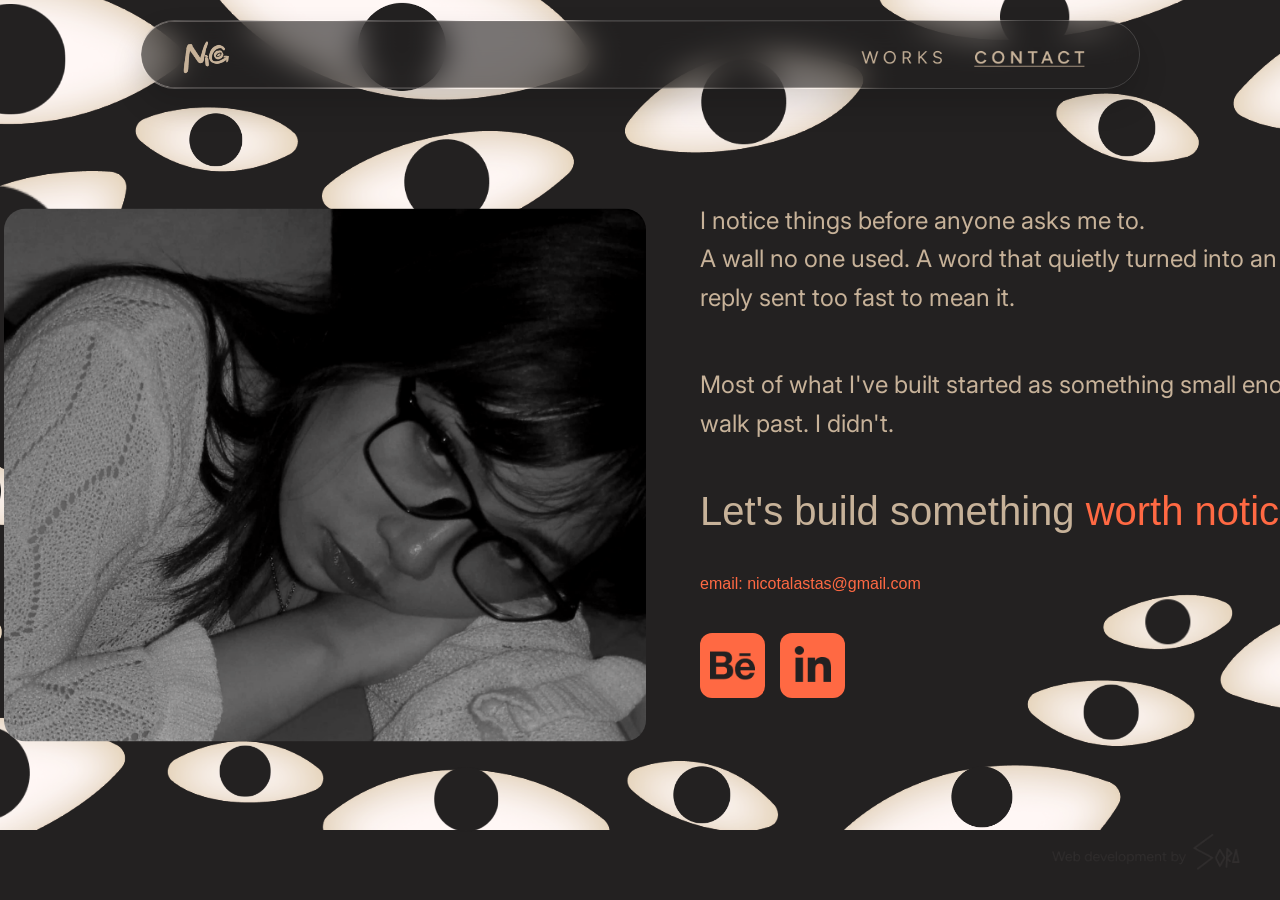
==== commit 4b96e919: "Add files via upload" ====
--- a/contact.html
+++ b/contact.html
@@ -3,7 +3,7 @@
 <head>
     <meta charset="UTF-8">
     <meta name="viewport" content="width=device-width, initial-scale=1.0">
-    <title>NiCo - Contact</title>
+    <title>Nico Talastas</title>
     
     <!-- Preconnect to Google Fonts -->
     <link rel="preconnect" href="https://fonts.googleapis.com">
@@ -13,6 +13,7 @@
     <link href="https://fonts.googleapis.com/css2?family=Inter:wght@300;400;500&family=Outfit:wght@300;400;600&display=swap" rel="stylesheet">
     
     <link rel="stylesheet" href="style.css?v=42">
+    <link rel="icon" type="image/png" href="assets/04 - NAVIGATION/bttn - homepage.png?v=2">
 </head>
 <body id="top" class="contact-page-body">
 
